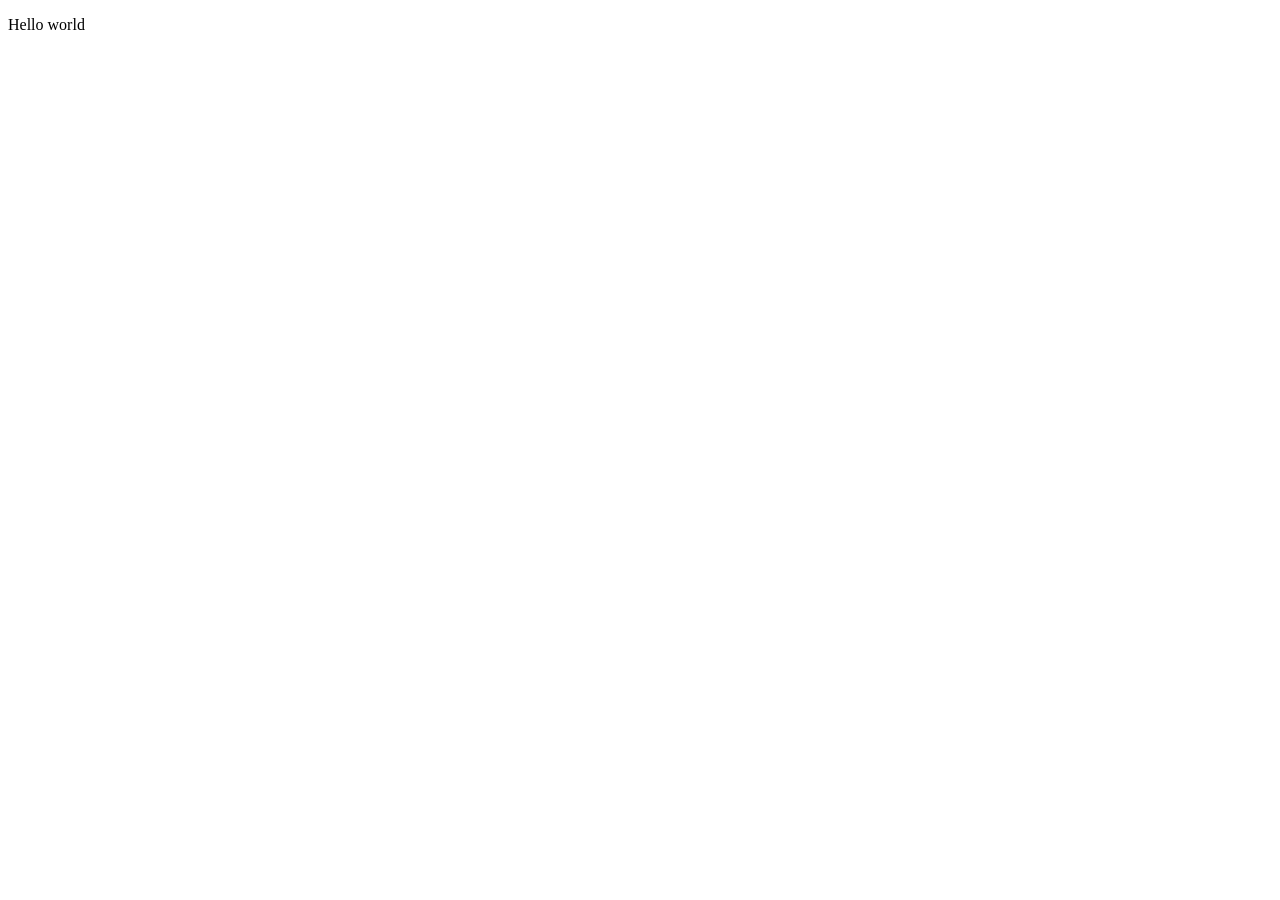
==== index.html @ 11eabb14 "Adicionando os arquivos por upload" ====
<!DOCTYPE html>
<html lang="en">
<head>
    <meta charset="UTF-8">
    <meta name="viewport" content="width=device-width, initial-scale=1.0">
    <title>Plataforma de Streaming</title>
</head>
<body>
    <p>Hello world</p>
</body>
</html>
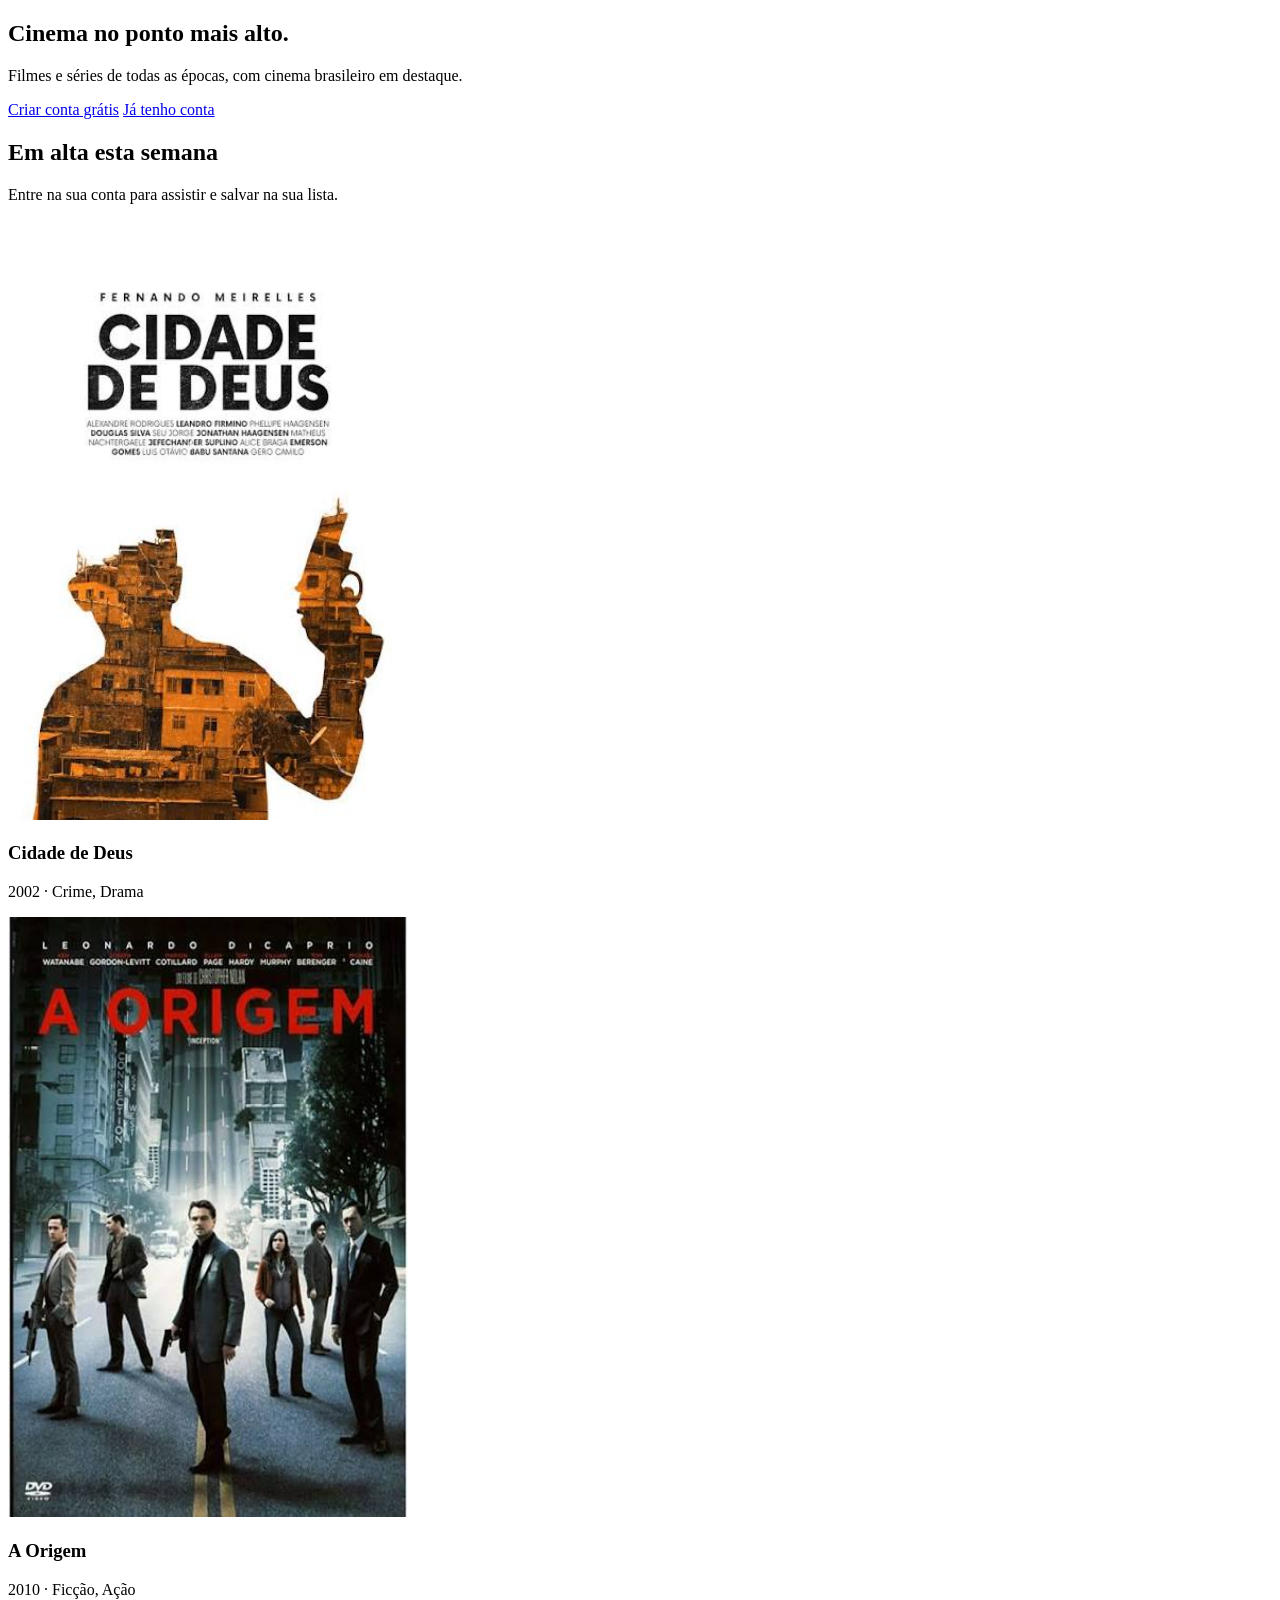
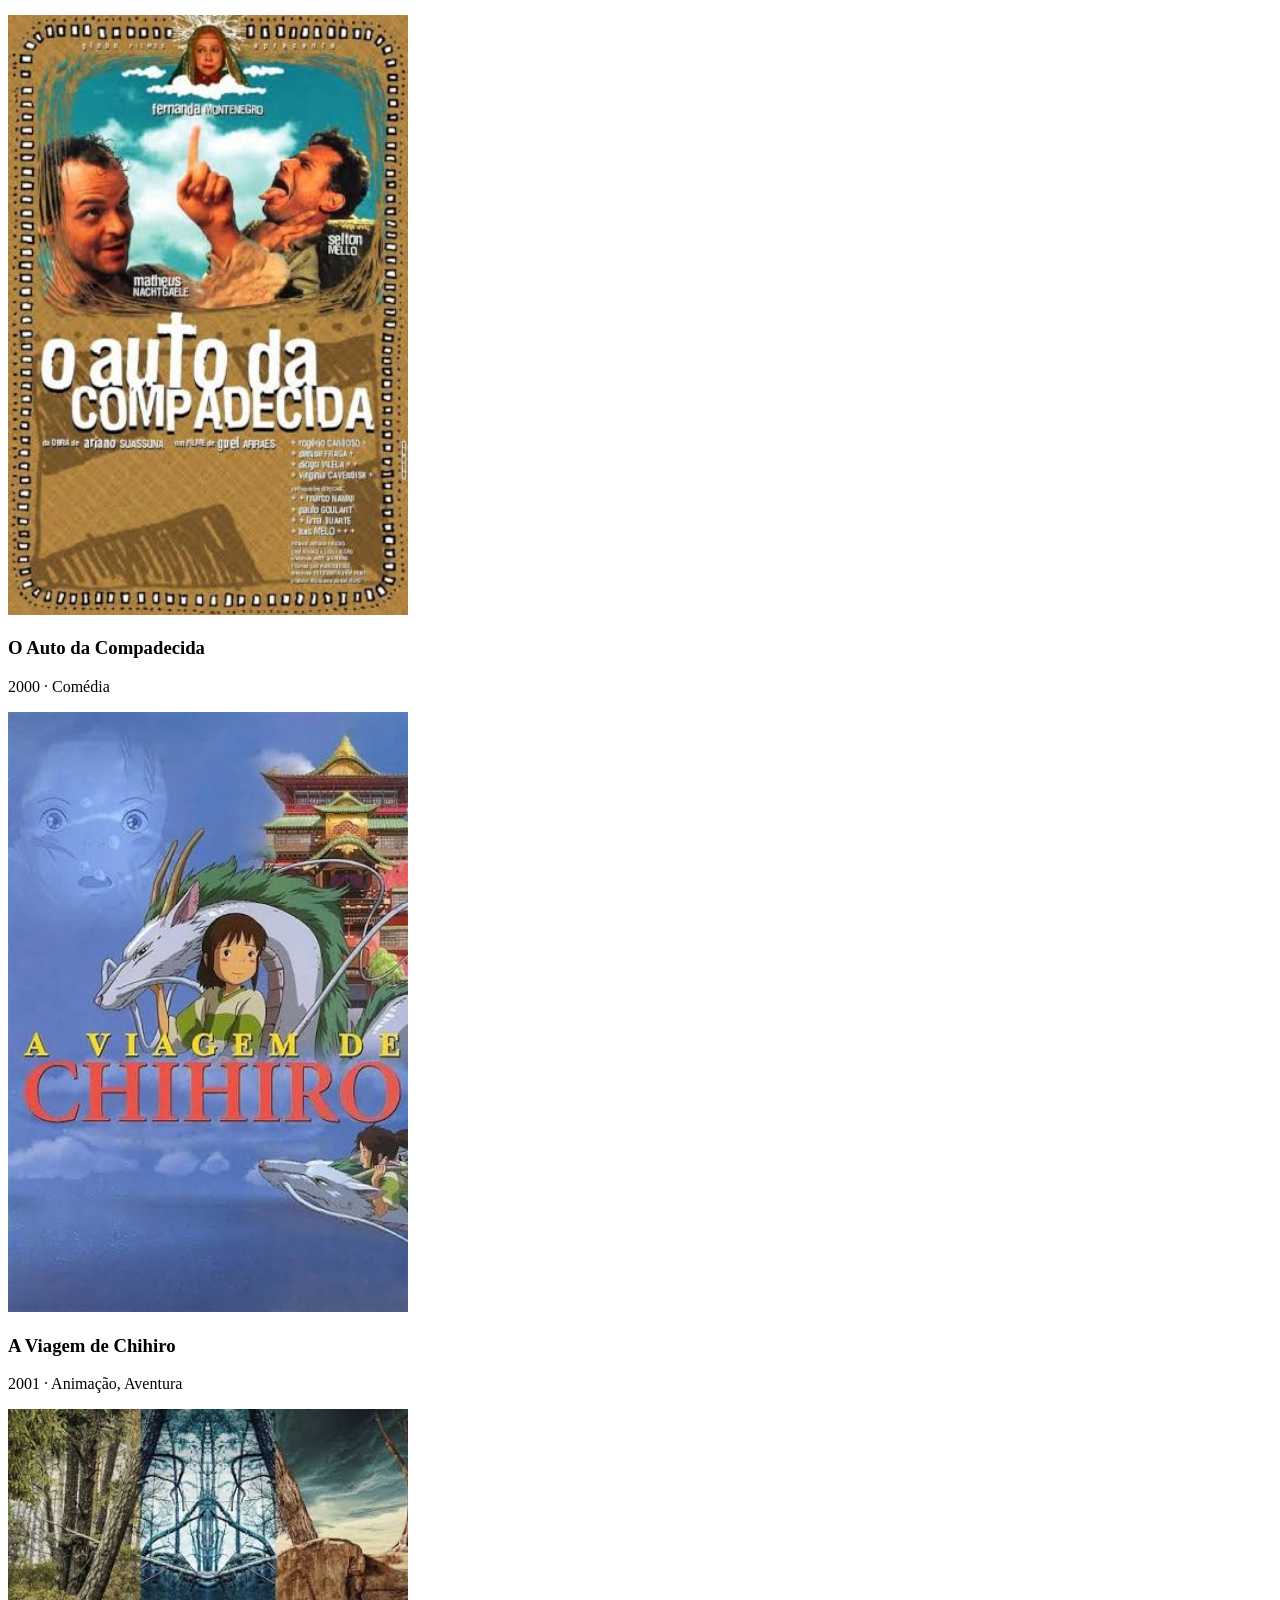
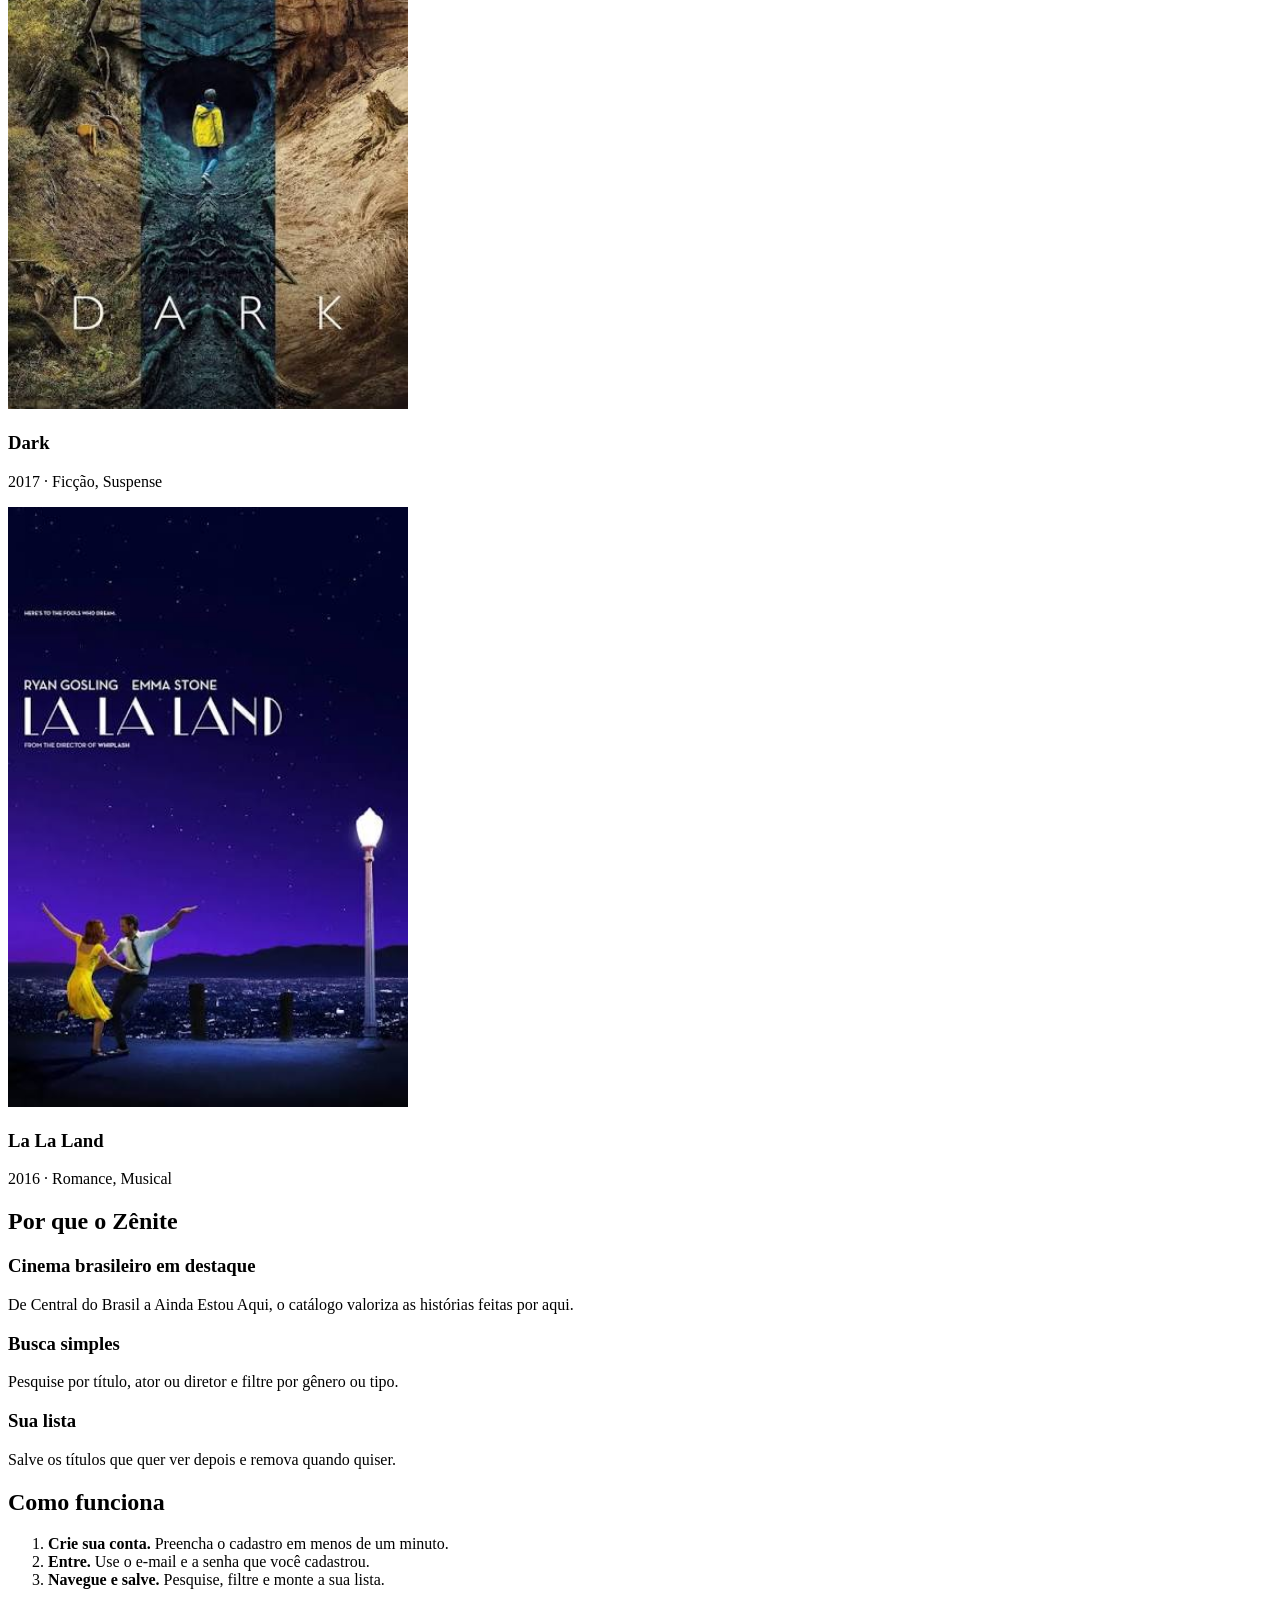
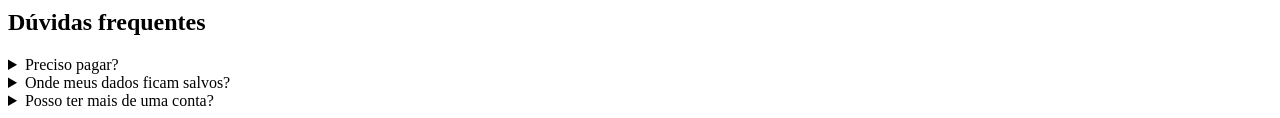
==== commit b206b15a: "Adicionando o main do html principal" ====
--- a/index.html
+++ b/index.html
@@ -1,11 +1,99 @@
-<!DOCTYPE html>
-<html lang="en">
-<head>
-    <meta charset="UTF-8">
-    <meta name="viewport" content="width=device-width, initial-scale=1.0">
-    <title>Plataforma de Streaming</title>
-</head>
-<body>
-    <p>Hello world</p>
-</body>
+<!DOCTYPE html>
+<html lang="en">
+<head>
+    <meta charset="UTF-8">
+    <meta name="viewport" content="width=device-width, initial-scale=1.0">
+    <title>Plataforma de Streaming</title>
+</head>
+<body>
+      <main>
+    <section class="hero">
+      <h1>Cinema no ponto mais alto.</h1>
+      <p>Filmes e séries de todas as épocas, com cinema brasileiro em destaque.</p>
+      <a class="botao" href="cadastro.html">Criar conta grátis</a>
+      <a class="botao botao-claro" href="login.html">Já tenho conta</a>
+    </section>
+
+    <section id="destaques">
+      <h2>Em alta esta semana</h2>
+      <p>Entre na sua conta para assistir e salvar na sua lista.</p>
+      <div class="grade">
+        <article class="cartao">
+          <a href="login.html"><img src="/imagens/images (1).jpg" alt="Pôster de Cidade de Deus" width="400" height="600"></a>
+          <h3>Cidade de Deus</h3>
+          <p>2002 · Crime, Drama</p>
+        </article>
+        <article class="cartao">
+          <a href="login.html"><img src="/imagens/a origem.jpg" alt="Pôster de A Origem" width="400" height="600"></a>
+          <h3>A Origem</h3>
+          <p>2010 · Ficção, Ação</p>
+        </article>
+        <article class="cartao">
+          <a href="login.html"><img src="/imagens/o auto da compadecida.jpg" alt="Pôster de O Auto da Compadecida" width="400" height="600"></a>
+          <h3>O Auto da Compadecida</h3>
+          <p>2000 · Comédia</p>
+        </article>
+        <article class="cartao">
+          <a href="login.html"><img src="/imagens/a viagem de chihiro.jpg" alt="Pôster de A Viagem de Chihiro" width="400" height="600"></a>
+          <h3>A Viagem de Chihiro</h3>
+          <p>2001 · Animação, Aventura</p>
+        </article>
+        <article class="cartao">
+          <a href="login.html"><img src="/imagens/dark.jpg" alt="Pôster de Dark" width="400" height="600"></a>
+          <h3>Dark</h3>
+          <p>2017 · Ficção, Suspense</p>
+        </article>
+        <article class="cartao">
+          <a href="login.html"><img src="/imagens/lalaland.jpg
+            " alt="Pôster de La La Land" width="400" height="600"></a>
+          <h3>La La Land</h3>
+          <p>2016 · Romance, Musical</p>
+        </article>
+      </div>
+    </section>
+
+    <section>
+      <h2>Por que o Zênite</h2>
+      <div class="cartoes">
+        <article>
+          <h3>Cinema brasileiro em destaque</h3>
+          <p>De Central do Brasil a Ainda Estou Aqui, o catálogo valoriza as histórias feitas por aqui.</p>
+        </article>
+        <article>
+          <h3>Busca simples</h3>
+          <p>Pesquise por título, ator ou diretor e filtre por gênero ou tipo.</p>
+        </article>
+        <article>
+          <h3>Sua lista</h3>
+          <p>Salve os títulos que quer ver depois e remova quando quiser.</p>
+        </article>
+      </div>
+    </section>
+
+    <section>
+      <h2>Como funciona</h2>
+      <ol>
+        <li><b>Crie sua conta.</b> Preencha o cadastro em menos de um minuto.</li>
+        <li><b>Entre.</b> Use o e-mail e a senha que você cadastrou.</li>
+        <li><b>Navegue e salve.</b> Pesquise, filtre e monte a sua lista.</li>
+      </ol>
+    </section>
+
+    <section id="duvidas">
+      <h2>Dúvidas frequentes</h2>
+      <details>
+        <summary>Preciso pagar?</summary>
+        <p>Não. É um projeto acadêmico: não há cobrança e a reprodução dos filmes é simulada.</p>
+      </details>
+      <details>
+        <summary>Onde meus dados ficam salvos?</summary>
+        <p>No Local Storage do seu navegador. Nada é enviado a um servidor.</p>
+      </details>
+      <details>
+        <summary>Posso ter mais de uma conta?</summary>
+        <p>Neste projeto, cada navegador guarda uma conta. Criar outra substitui a anterior.</p>
+      </details>
+    </section>
+  </main>
+</body>
 </html>
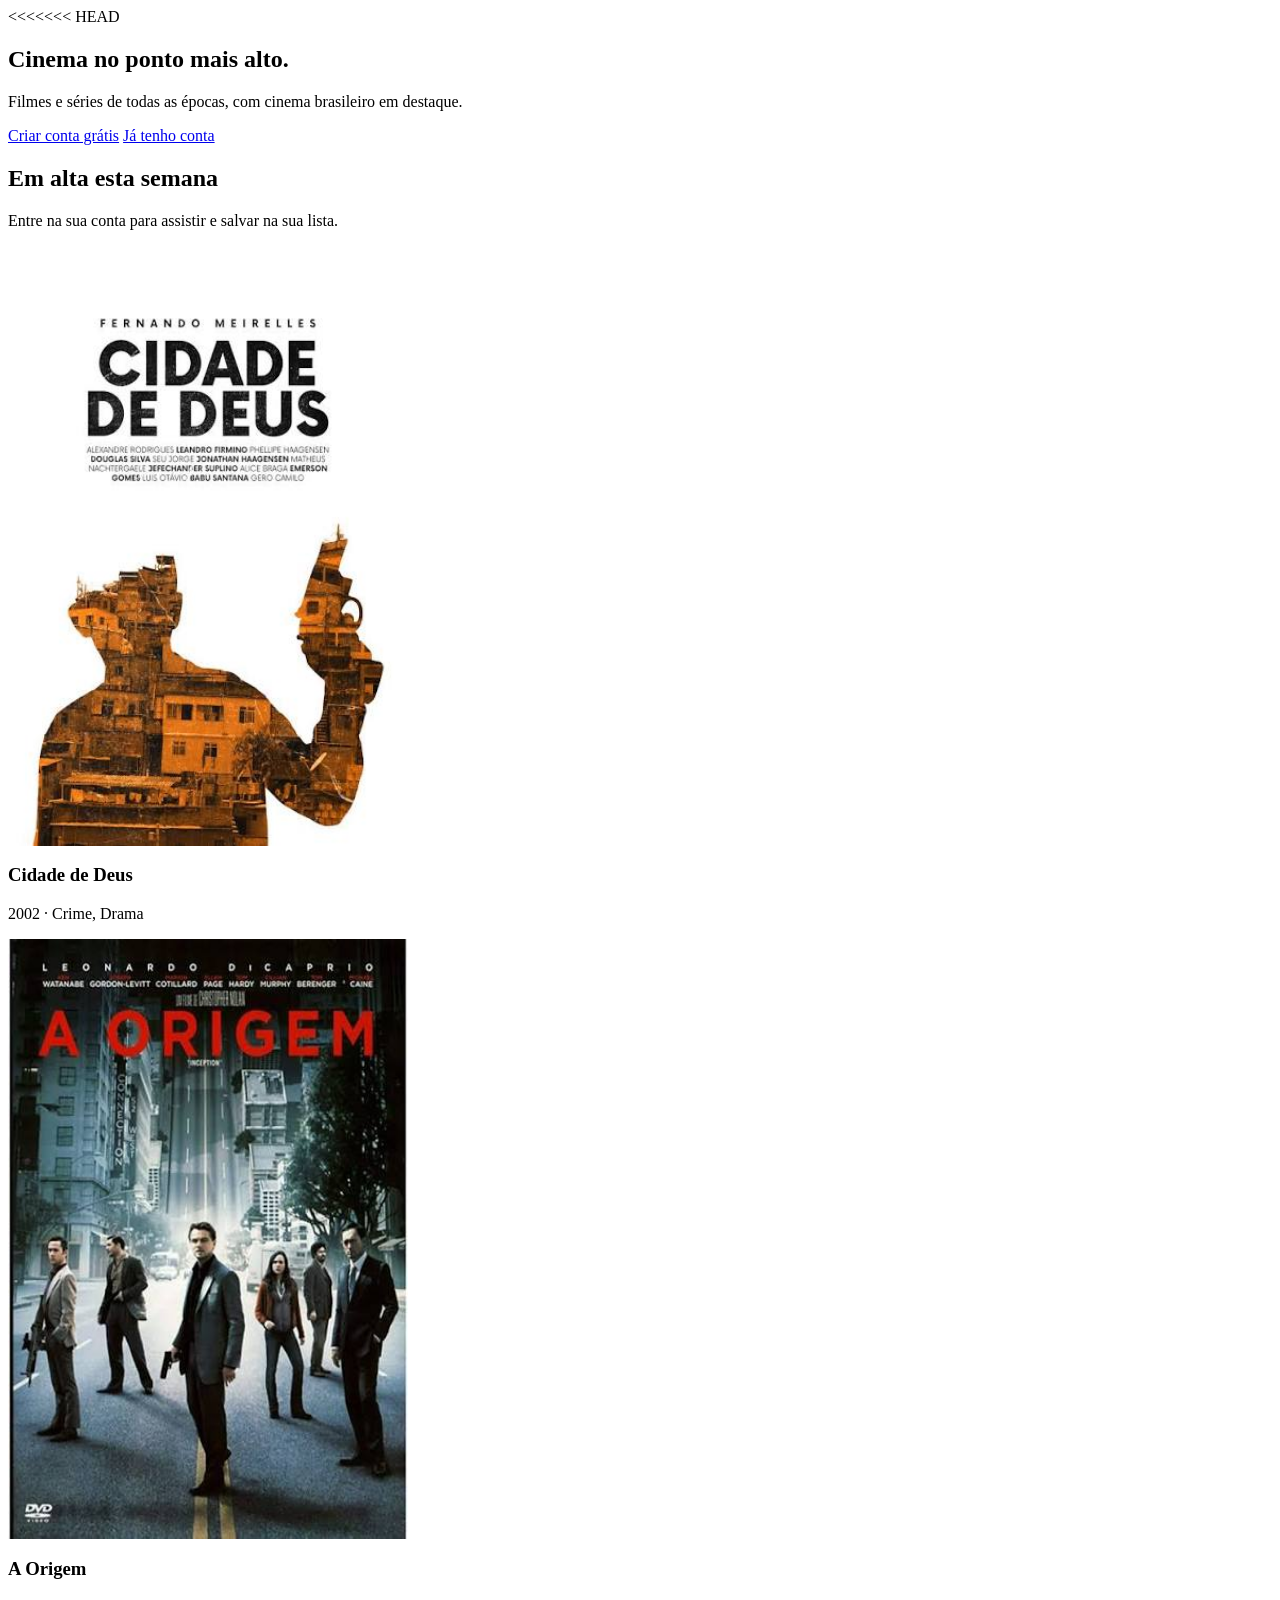
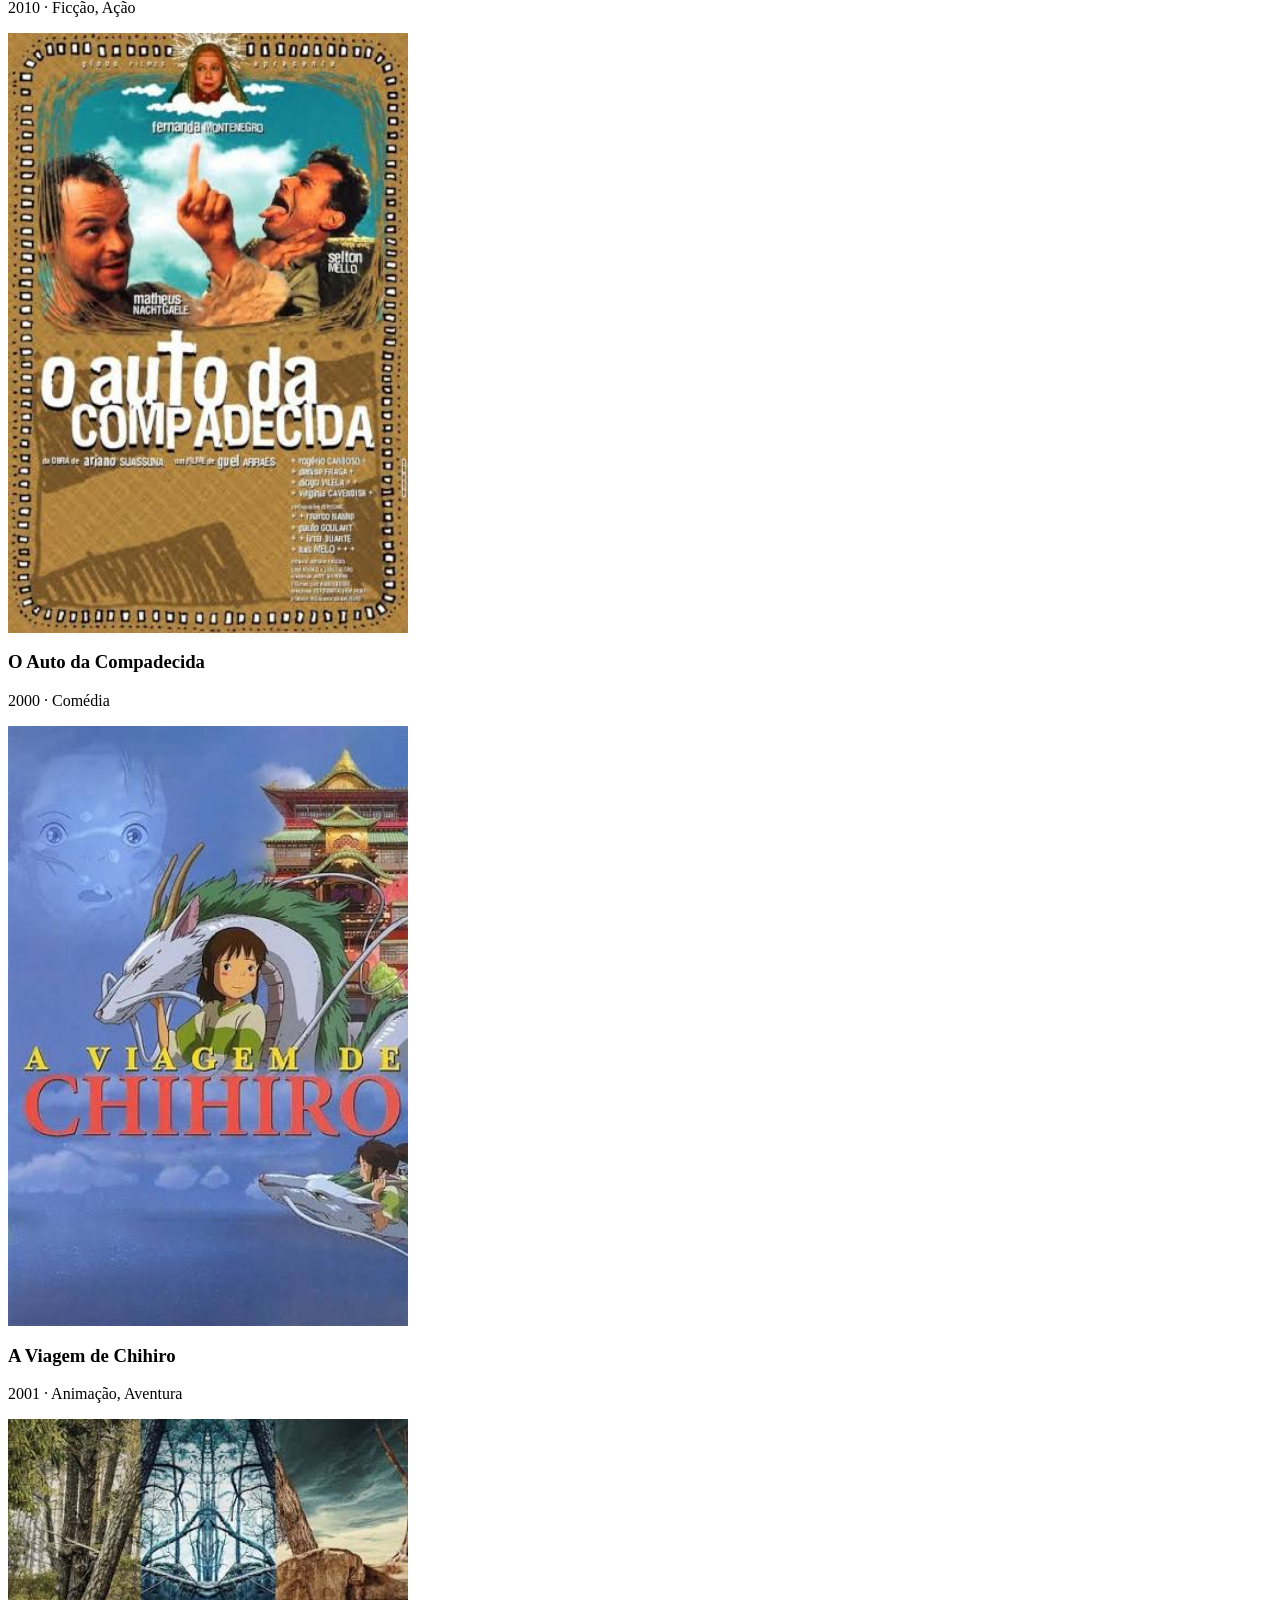
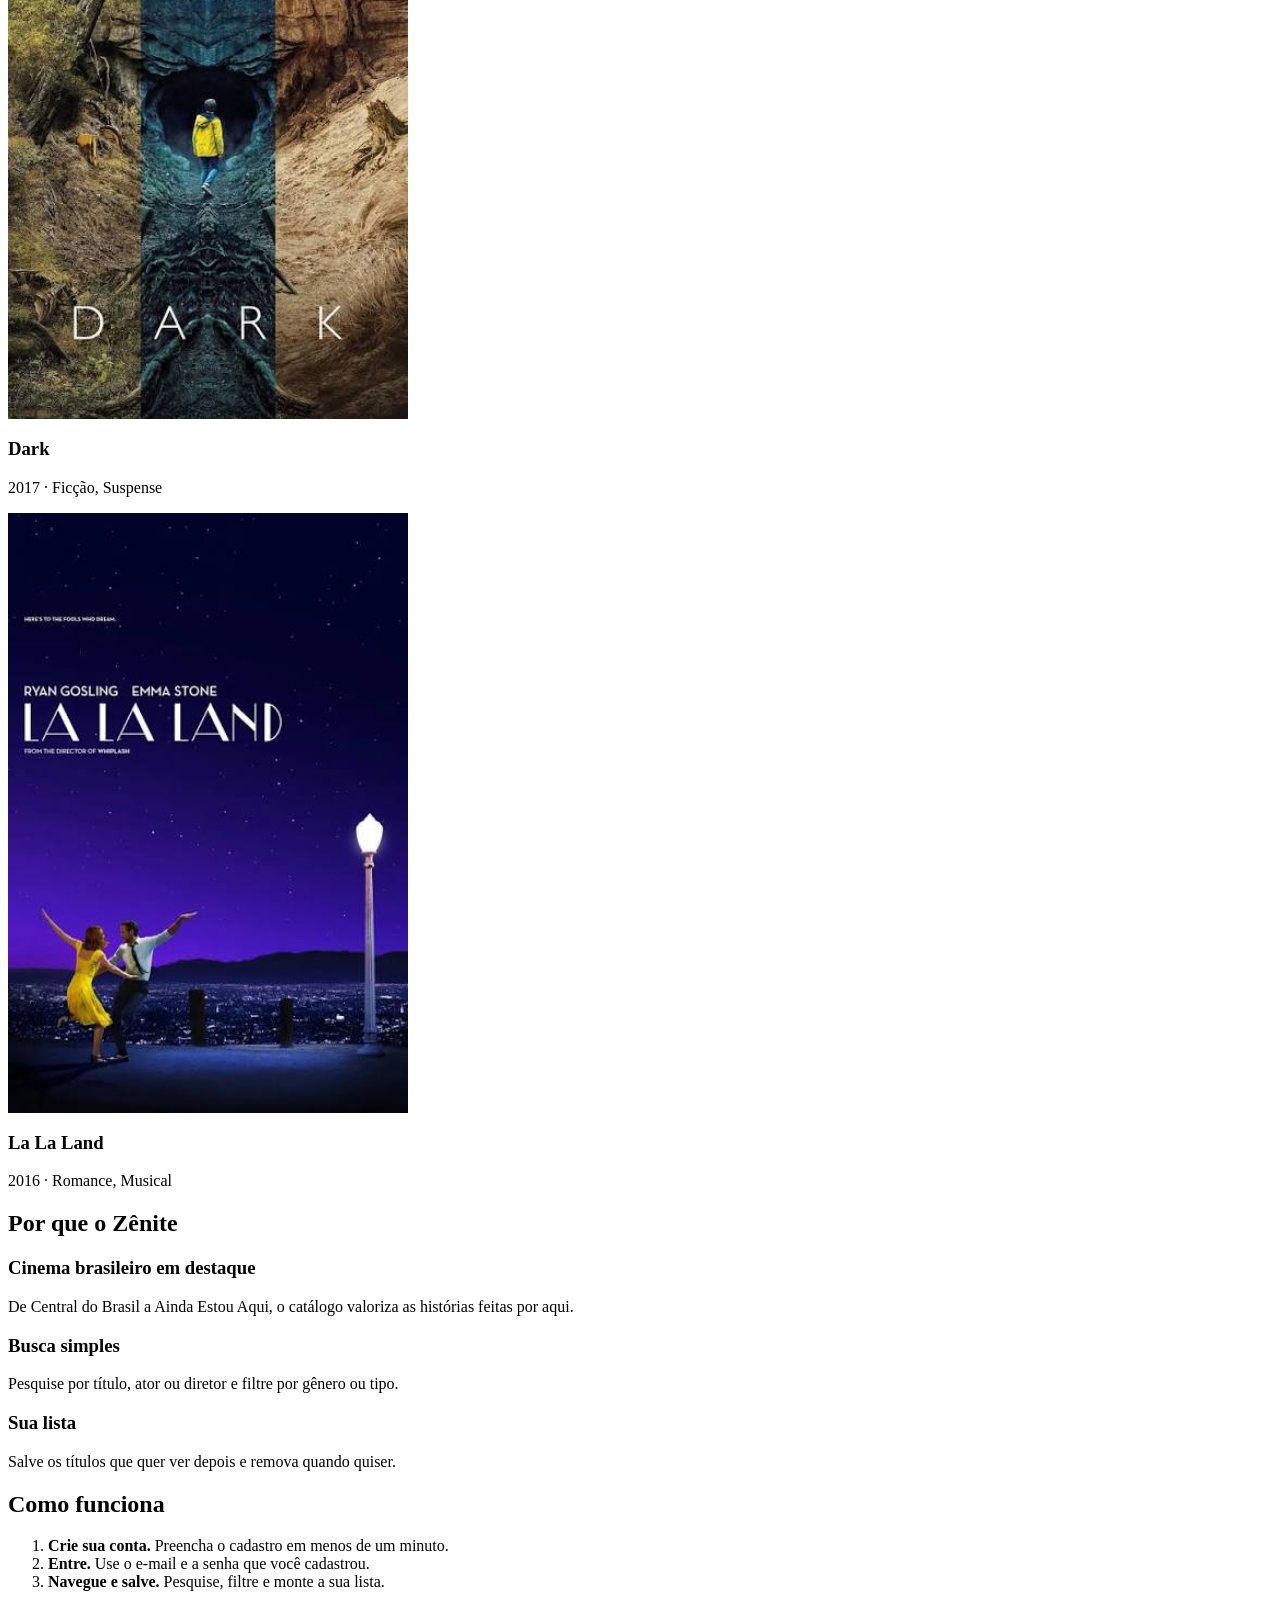
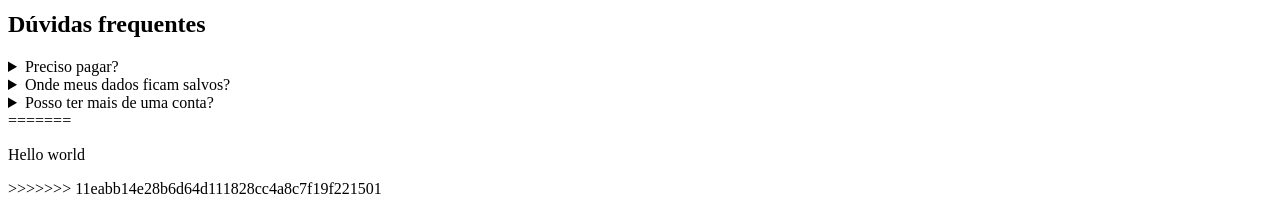
==== commit 04f45a41: "Resolução de conflito no index.html" ====
--- a/index.html
+++ b/index.html
@@ -1,3 +1,4 @@
+<<<<<<< HEAD
 <!DOCTYPE html>
 <html lang="en">
 <head>
@@ -96,4 +97,16 @@
     </section>
   </main>
 </body>
+=======
+<!DOCTYPE html>
+<html lang="en">
+<head>
+    <meta charset="UTF-8">
+    <meta name="viewport" content="width=device-width, initial-scale=1.0">
+    <title>Plataforma de Streaming</title>
+</head>
+<body>
+    <p>Hello world</p>
+</body>
+>>>>>>> 11eabb14e28b6d64d111828cc4a8c7f19f221501
 </html>
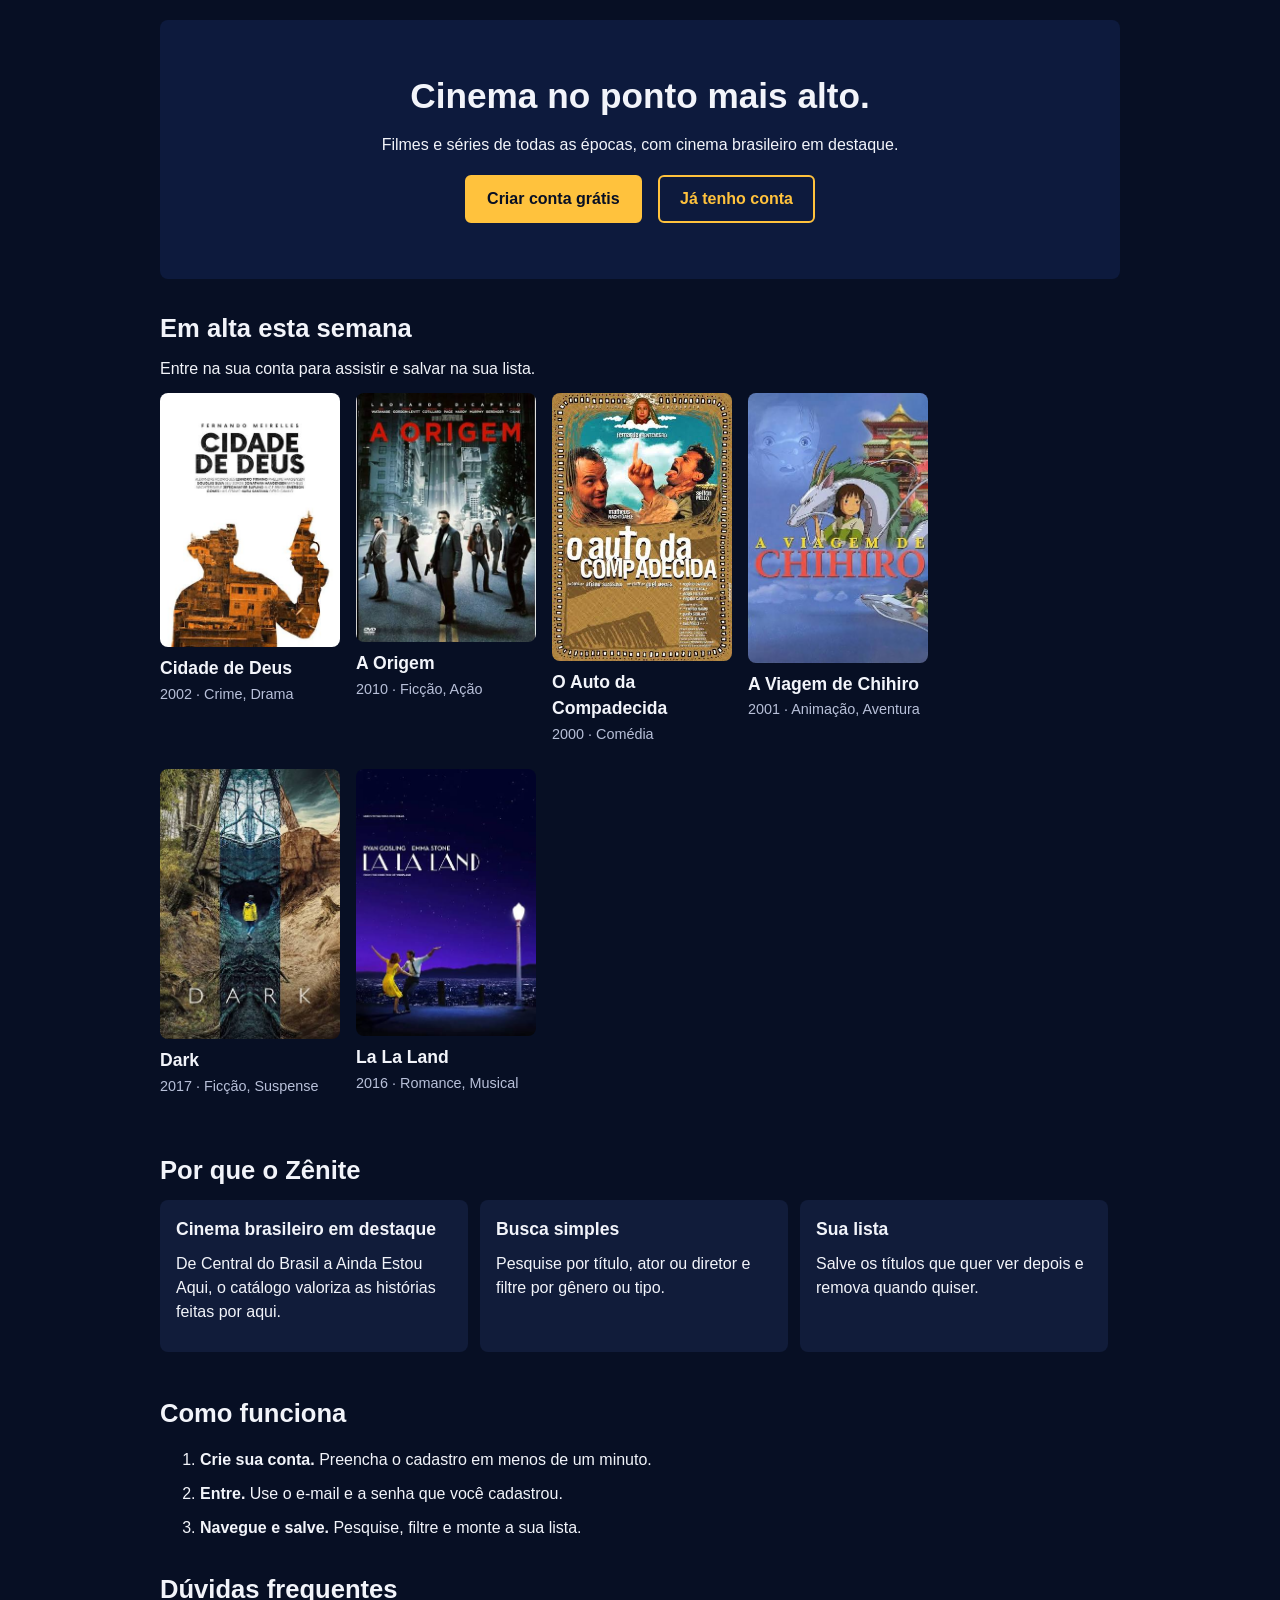
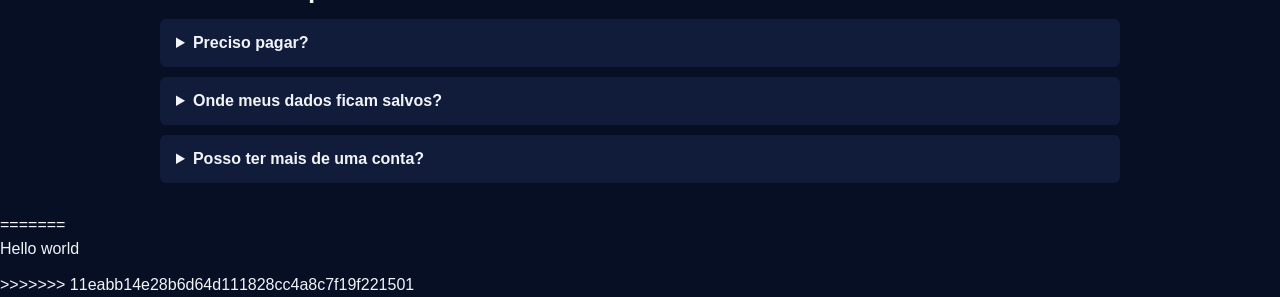
==== commit 63758088: "Implementação do css da página inicial de acesso" ====
--- a/index.html
+++ b/index.html
@@ -1,10 +1,10 @@
-<<<<<<< HEAD
 <!DOCTYPE html>
 <html lang="en">
 <head>
     <meta charset="UTF-8">
     <meta name="viewport" content="width=device-width, initial-scale=1.0">
     <title>Plataforma de Streaming</title>
+    <link rel="stylesheet" href="/css/style.css">
 </head>
 <body>
       <main>
--- a/css/style.css
+++ b/css/style.css
@@ -0,0 +1,76 @@
+
+* { box-sizing: border-box; }
+
+body {
+  margin: 0;
+  background-color: #070f24;
+  color: #f2f4fa;
+  font-family: Arial, sans-serif;
+  line-height: 1.5;
+}
+
+main { max-width: 1000px; margin: 0 auto; padding: 20px; }
+
+a { color: #ffc23d; }
+a:hover { color: #ffffff; }
+
+h1, h2, h3 { margin: 0 0 10px 0; }
+h1 { font-size: 2.2em; }
+h2 { font-size: 1.6em; margin-top: 30px; }
+h3 { font-size: 1.1em; }
+p  { margin: 0 0 12px 0; }
+
+.botao {
+  display: inline-block;
+  padding: 10px 20px;
+  border: 2px solid #ffc23d;
+  border-radius: 6px;
+  background-color: #ffc23d;
+  color: #070f24;
+  font-weight: bold;
+  text-decoration: none;
+}
+.botao:hover { background-color: #ffd978; color: #070f24; }
+
+.botao-claro { background-color: transparent; color: #ffc23d; }
+.botao-claro:hover { background-color: #1a2a55; color: #ffffff; }
+
+.hero {
+  padding: 50px 20px;
+  background-color: #0d1a3d;
+  border-radius: 8px;
+  text-align: center;
+}
+.hero .botao { margin: 6px; }
+
+.grade { display: flex; flex-wrap: wrap; }
+
+.cartao { width: 180px; margin: 0 16px 24px 0; }
+.cartao a { display: block; }
+.cartao img {
+  display: block;
+  width: 100%;
+  height: auto;
+  border-radius: 8px;
+}
+.cartao h3 { margin: 8px 0 2px 0; }
+.cartao p  { margin: 0; color: #b8c0d9; font-size: 0.9em; }
+
+.cartoes { display: flex; flex-wrap: wrap; }
+.cartoes article {
+  flex: 1 1 250px;
+  margin: 0 12px 12px 0;
+  padding: 16px;
+  border-radius: 8px;
+  background-color: #111c3a;
+}
+
+ol li { margin-bottom: 10px; }
+
+details {
+  margin-bottom: 10px;
+  padding: 12px 16px;
+  border-radius: 6px;
+  background-color: #111c3a;
+}
+summary { font-weight: bold; cursor: pointer; }
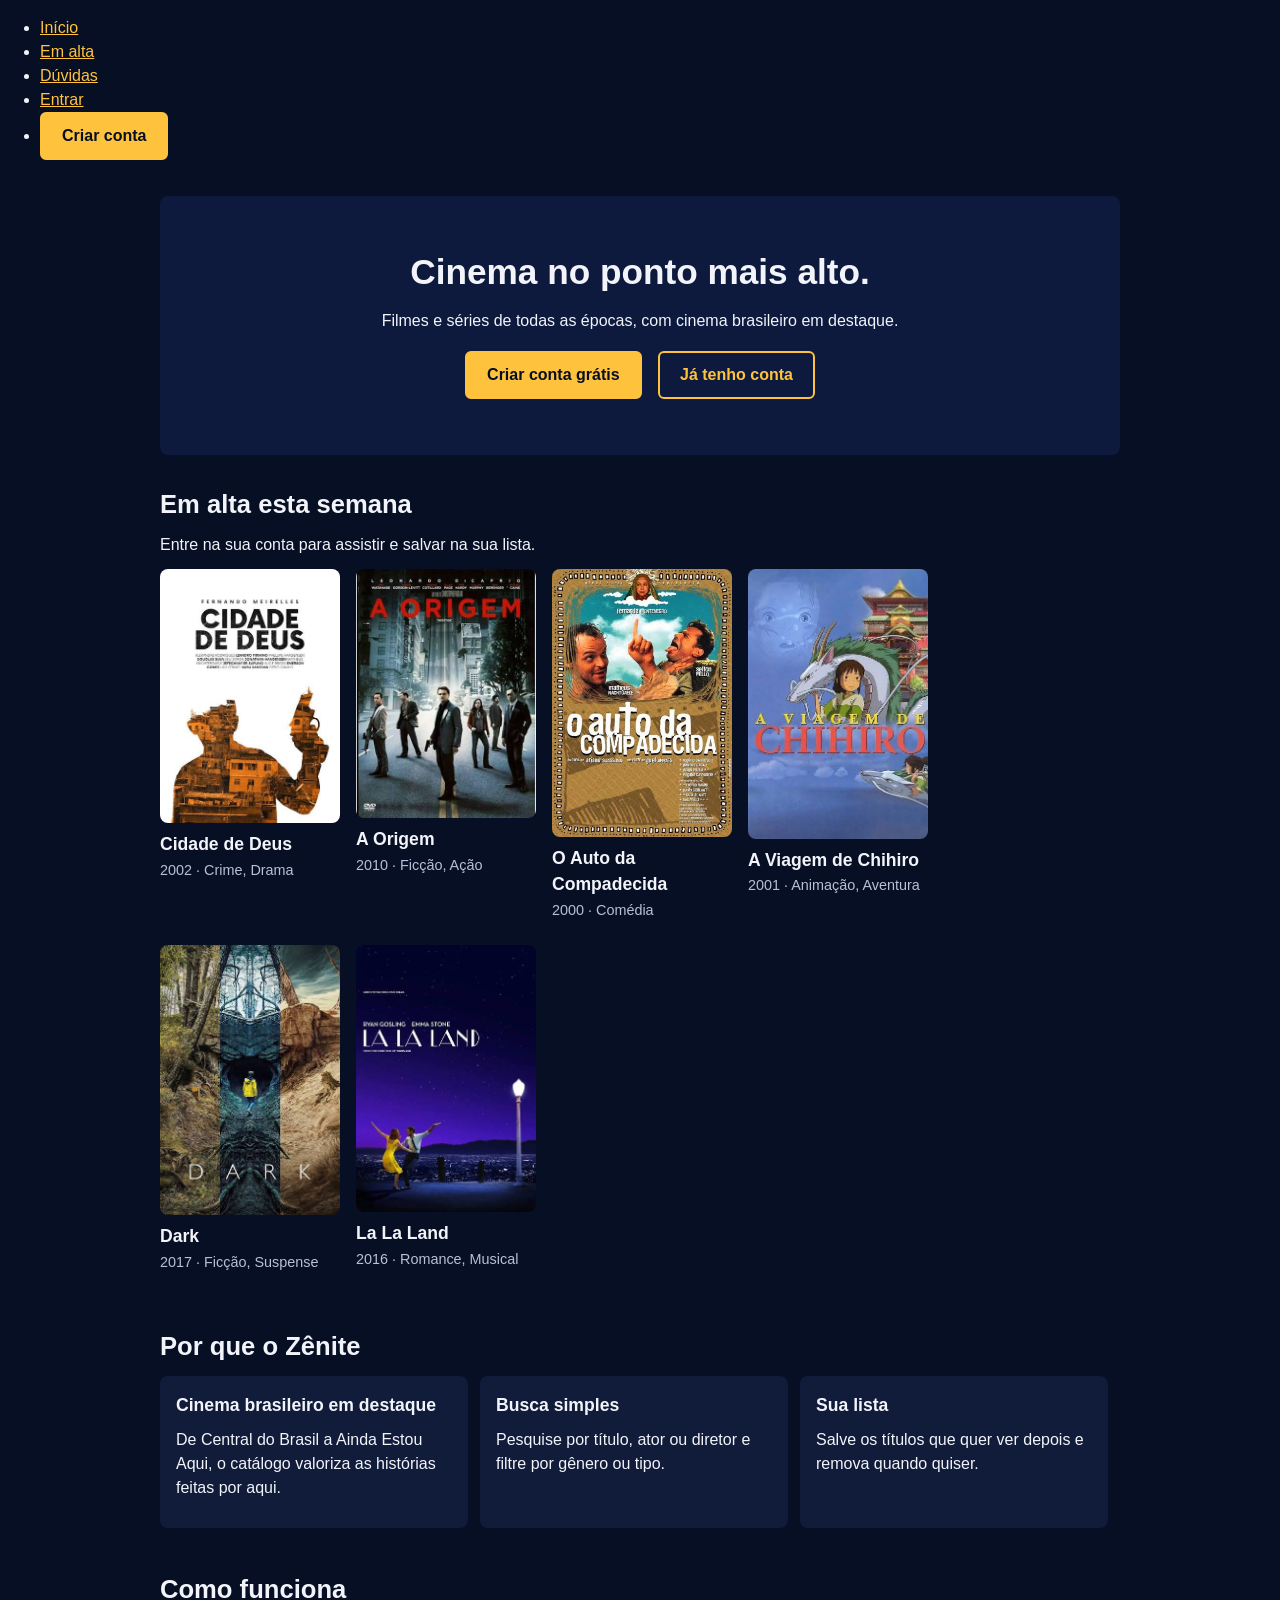
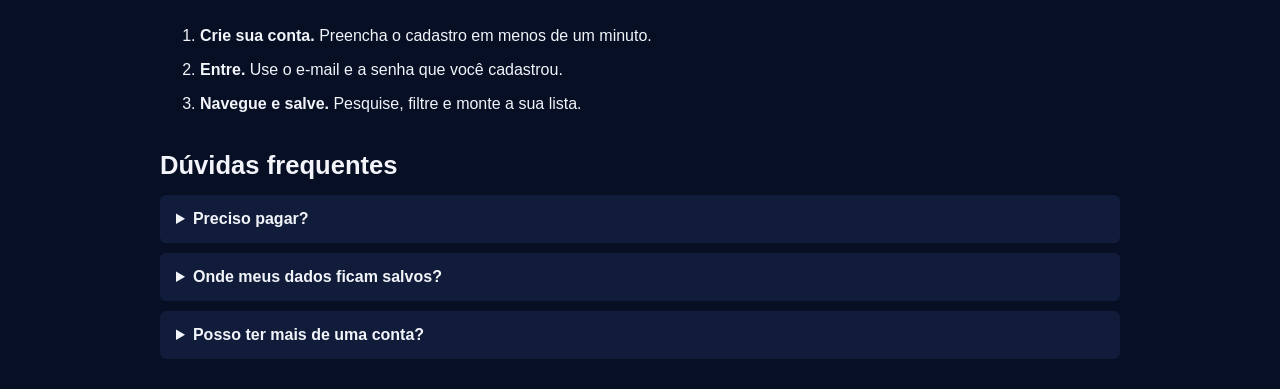
==== commit 56c02196: "Adição da página html de login e adição de cabeçalho na página de login.html e index.html" ====
--- a/index.html
+++ b/index.html
@@ -7,6 +7,19 @@
     <link rel="stylesheet" href="/css/style.css">
 </head>
 <body>
+  <header>
+    <nav>
+      <ul>
+        <li><a href="index.html">Início</a></li>
+        <li><a href="#">Em alta</a></li>
+        <li><a href="#">Dúvidas</a></li>
+        <li><a href="login.html">Entrar</a></li>
+        <li><a class="botao" href="#">Criar conta</a></li>
+      </ul>
+    </nav>
+  </header>
+
+
       <main>
     <section class="hero">
       <h1>Cinema no ponto mais alto.</h1>
@@ -97,16 +110,5 @@
     </section>
   </main>
 </body>
-=======
-<!DOCTYPE html>
-<html lang="en">
-<head>
-    <meta charset="UTF-8">
-    <meta name="viewport" content="width=device-width, initial-scale=1.0">
-    <title>Plataforma de Streaming</title>
-</head>
-<body>
-    <p>Hello world</p>
-</body>
->>>>>>> 11eabb14e28b6d64d111828cc4a8c7f19f221501
+
 </html>
